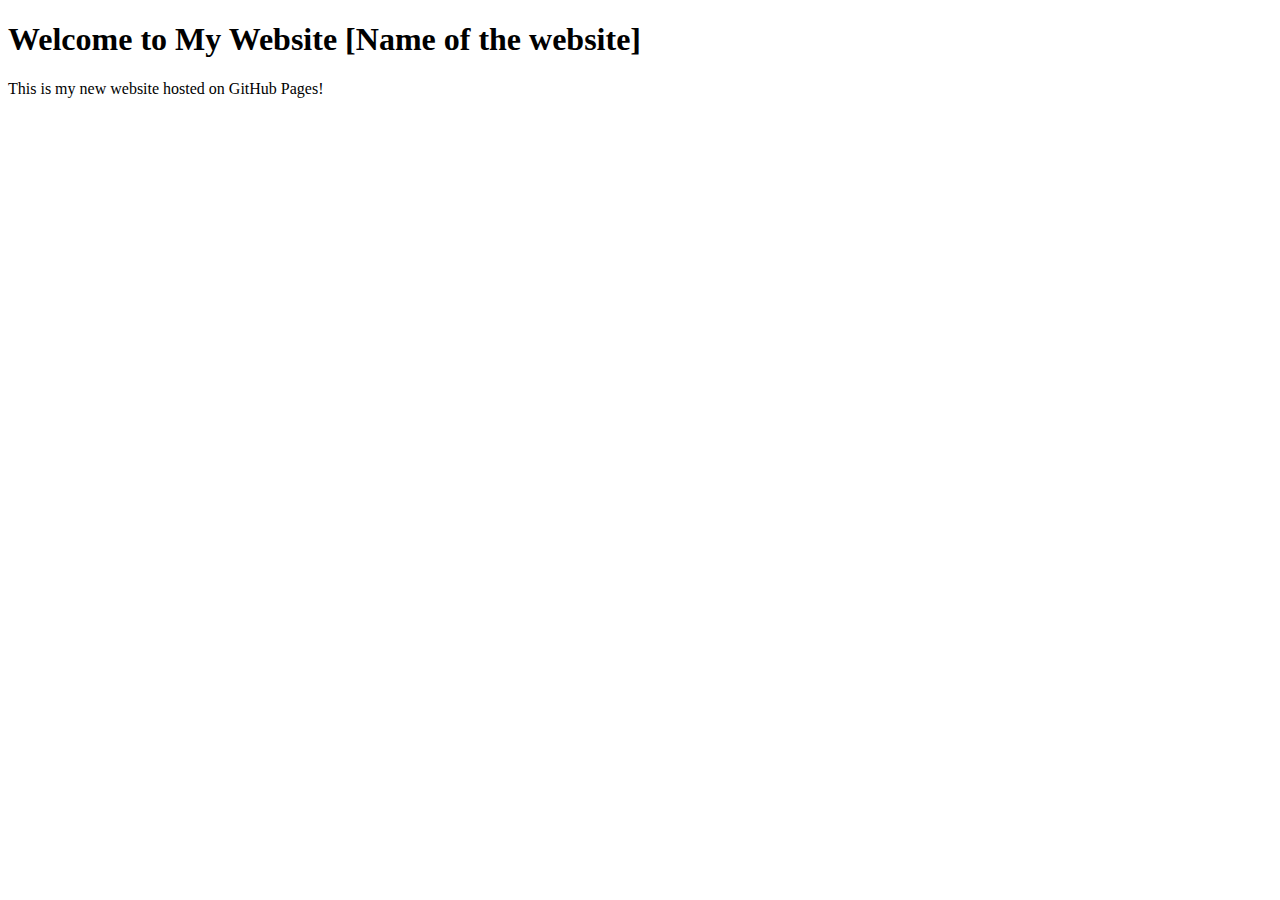
==== index.html @ 5476dd66 "index.html commit" ====
<!DOCTYPE HTML>

<html lang=”en”>

  <head>

    <meta charset=”UTF-8″>

    <meta name=”viewport” content=”width=device-width, initial-scale=1.0″>

    <meta http-equiv=”X-UA-Compatible” content=”ie=edge”>

    <title>My Website [Name of the website]</title>

  </head>

  <body>

    <main>

        <h1>Welcome to My Website [Name of the website]</h1>  

        <p>This is my new website hosted on GitHub Pages!</p>

    </main>

  </body>

</html>
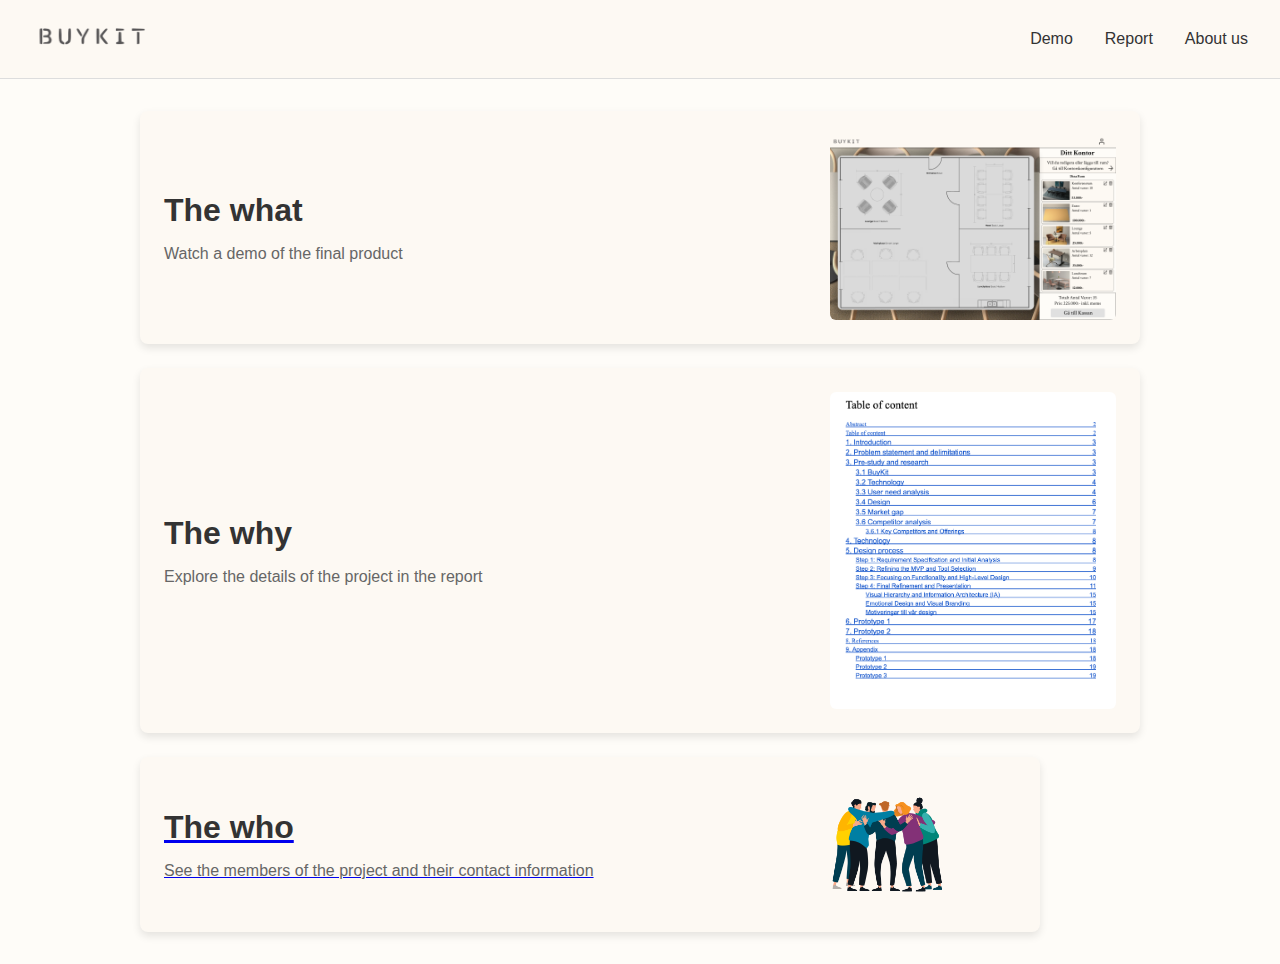
==== commit b4ae7b73: "first test" ====
--- a/index.html
+++ b/index.html
@@ -1,29 +1,50 @@
-<!DOCTYPE HTML>
+<!DOCTYPE html>
+<html lang="sv">
+<head>
+    <meta charset="UTF-8">
+    <meta name="viewport" content="width=device-width, initial-scale=1.0">
+    <title>BuyKit</title>
+    <link rel="stylesheet" href="style.css">
+</head>
+<body>
+    <nav class="navbar">
+        <div class="logo">
+            <img src="buykit.png" alt="BuyKit Logo" class="logo-image">
+        </div>
+        <ul class="nav-links">
+            <li><a href="#">Demo</a></li>
+            <li><a href="#">Report</a></li>
+            <li><a href="#">About us</a></li>
+        </ul>
+    </nav>
 
-<html lang=”en”>
-
-  <head>
-
-    <meta charset=”UTF-8″>
-
-    <meta name=”viewport” content=”width=device-width, initial-scale=1.0″>
-
-    <meta http-equiv=”X-UA-Compatible” content=”ie=edge”>
-
-    <title>My Website [Name of the website]</title>
-
-  </head>
-
-  <body>
-
-    <main>
-
-        <h1>Welcome to My Website [Name of the website]</h1>  
-
-        <p>This is my new website hosted on GitHub Pages!</p>
-
+    <!-- Main Content -->
+    <main class="content">
+        <section class="card">
+            <div class="card-text">
+                <h2>The what</h2>
+                <p>Watch a demo of the final product</p>
+            </div>
+            <img src="generatorn.png" alt="Demo Image" class="card-image">
+        </section>
+        <section class="card">
+            <div class="card-text">
+                <h2>The why</h2>
+                <p>Explore the details of the project in the report</p>
+            </div>
+            <img src="report.png" alt="Report Image" class="card-image">
+        </section>
+        
+        <!-- "The who" Card with Link -->
+        <a href="team.html" class="card-link">
+            <section class="card">
+                <div class="card-text">
+                    <h2>The who</h2>
+                    <p>See the members of the project and their contact information</p>
+                </div>
+                <img src="team.png" alt="Team Image" class="card-image">
+            </section>
+        </a>
     </main>
-
-  </body>
-
-</html>+</body>
+</html>
--- a/style.css
+++ b/style.css
@@ -0,0 +1,116 @@
+/* Reset some default styles */
+* {
+    margin: 0;
+    padding: 0;
+    box-sizing: border-box;
+}
+
+body {
+    font-family: Arial, sans-serif;
+    background-color: #FEFCF8;
+    color: #333;
+}
+
+/* Navbar Styling */
+.navbar {
+    display: flex;
+    justify-content: space-between;
+    align-items: center;
+    padding: 1rem 2rem;
+    background-color: #FDF9F3;
+    border-bottom: 1px solid #ddd;
+}
+
+.logo {
+    font-size: 1.5rem;
+    font-weight: bold;
+    color: #333;
+}
+
+.logo-image {
+    width: 120px;
+    height: auto;
+}
+
+.nav-links {
+    list-style: none;
+    display: flex;
+    gap: 2rem;
+}
+
+.nav-links a {
+    text-decoration: none;
+    color: #333;
+    font-weight: normal;
+}
+
+.user-icon {
+    font-size: 1.5rem;
+    cursor: pointer;
+}
+
+/* Main Content Styling */
+.content {
+    display: flex;
+    flex-direction: column;
+    gap: 1.5rem;
+    padding: 2rem;
+    align-items: center;
+    width: 100%;
+}
+
+.card {
+    display: flex;
+    flex-direction: row;
+    align-items: center;
+    width: 90%;
+    max-width: 1000px; /* Limit max width on larger screens */
+    background-color: #FDF9F3;
+    border-radius: 8px;
+    box-shadow: 0 4px 8px rgba(0, 0, 0, 0.1);
+    overflow: hidden;
+    padding: 1.5rem;
+    gap: 1.5rem;
+    text-align: left;
+}
+
+.card-text {
+    flex: 1;
+    display: flex;
+    flex-direction: column;
+    gap: 0.5rem;
+}
+
+.card h2 {
+    font-size: 2rem;
+    color: #333;
+    margin-bottom: 0.5rem;
+    font-weight: bold;
+}
+
+.card p {
+    font-size: 1rem;
+    color: #666;
+}
+
+/* Card Image Styling */
+.card-image {
+    flex: 0 0 30%; /* Set image to take 30% of the card's width */
+    max-width: 30%;
+    object-fit: cover;
+    border-radius: 6px;
+    height: 100%;
+}
+
+@media (max-width: 768px) {
+    /* Stack content vertically on smaller screens */
+    .card {
+        flex-direction: column;
+        text-align: center;
+    }
+    
+    .card-image {
+        max-width: 100%;
+        width: 100%;
+    }
+}
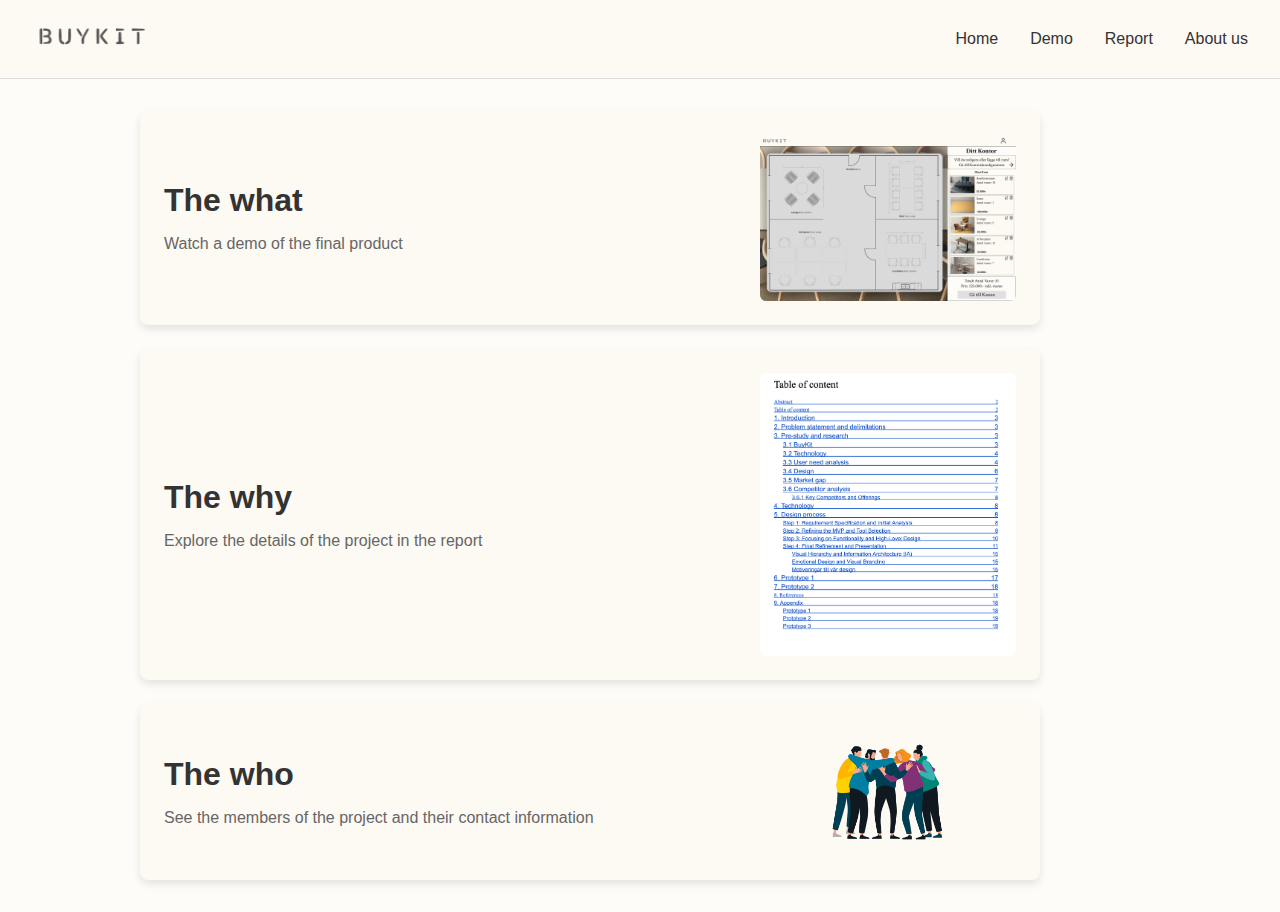
==== commit 77ec4c9c: "first draft" ====
--- a/index.html
+++ b/index.html
@@ -12,28 +12,33 @@
             <img src="buykit.png" alt="BuyKit Logo" class="logo-image">
         </div>
         <ul class="nav-links">
-            <li><a href="#">Demo</a></li>
-            <li><a href="#">Report</a></li>
-            <li><a href="#">About us</a></li>
+            <li><a href="index.html">Home</a></li>
+            <li><a href="demo.html">Demo</a></li>
+            <li><a href="report.html">Report</a></li>
+            <li><a href="team.html">About us</a></li>
         </ul>
     </nav>
 
     <!-- Main Content -->
     <main class="content">
-        <section class="card">
-            <div class="card-text">
-                <h2>The what</h2>
-                <p>Watch a demo of the final product</p>
-            </div>
-            <img src="generatorn.png" alt="Demo Image" class="card-image">
-        </section>
-        <section class="card">
-            <div class="card-text">
-                <h2>The why</h2>
-                <p>Explore the details of the project in the report</p>
-            </div>
-            <img src="report.png" alt="Report Image" class="card-image">
-        </section>
+        <a href="demo.html" class="card-link">
+            <section class="card">
+                <div class="card-text">
+                    <h2>The what</h2>
+                    <p>Watch a demo of the final product</p>
+                </div>
+                <img src="generatorn.png" alt="Demo Image" class="card-image">
+            </section>
+        </a>
+        <a href="report.html" class="card-link">
+            <section class="card">
+                <div class="card-text">
+                    <h2>The why</h2>
+                    <p>Explore the details of the project in the report</p>
+                </div>
+                <img src="report.png" alt="Report Image" class="card-image">
+            </section>
+        </a>
         
         <!-- "The who" Card with Link -->
         <a href="team.html" class="card-link">
--- a/style.css
+++ b/style.css
@@ -101,6 +101,17 @@
     border-radius: 6px;
     height: 100%;
 }
+/* Remove underline and inherit color for clickable cards */
+.card-link {
+    text-decoration: none; /* Remove underline */
+    color: inherit; /* Inherit the card’s color */
+    display: block; /* Make the entire section clickable */
+}
+
+.card-link .card {
+    cursor: pointer; /* Show pointer on hover to indicate it's clickable */
+}
+
 
 @media (max-width: 768px) {
     /* Stack content vertically on smaller screens */
@@ -114,3 +125,72 @@
         width: 100%;
     }
 }
+
+/* PDF Card Styling */
+.pdf-card {
+    width: 90%;
+    max-width: 800px;
+    margin: 0 auto;
+}
+
+.pdf-container {
+    margin-top: 1rem;
+    border-radius: 8px;
+    overflow: hidden;
+    box-shadow: 0 4px 8px rgba(0, 0, 0, 0.1);
+    height: 600px; /* Adjust height to control the viewable area */
+}
+
+
+/* Team container Styling */
+.team-container {
+    text-align: center;
+    padding: 2rem;
+}
+
+.team-container h1 {
+    font-size: 2.5rem;
+    color: #333; /* Dark text color for the title */
+    margin-bottom: 2rem;
+}
+
+/* Team Grid */
+.team-grid {
+    display: grid;
+    grid-template-columns: repeat(auto-fit, minmax(250px, 1fr));
+    gap: 2rem;
+    justify-items: center;
+    align-items: center;
+}
+
+/* Team Card */
+.team-card {
+    background-color: #f8f6f4; /* Soft card background color from previous styling */
+    border-radius: 12px;
+    box-shadow: 0 4px 8px rgba(0, 0, 0, 0.1);
+    padding: 1.5rem;
+    text-align: center;
+    width: 100%;
+    max-width: 250px;
+}
+
+.team-image {
+    width: 100px;
+    height: 100px;
+    border-radius: 50%;
+    border: 3px solid #595959; /* border color */
+    margin-bottom: 1rem;
+    object-fit: cover;
+}
+
+.team-card h2 {
+    font-size: 1.2rem;
+    color: #333; /* color for names */
+    margin-bottom: 0.5rem;
+    font-weight: bold;
+}
+
+.team-card p {
+    font-size: 1rem;
+    color: #666; /* Light gray text color for roles */
+}
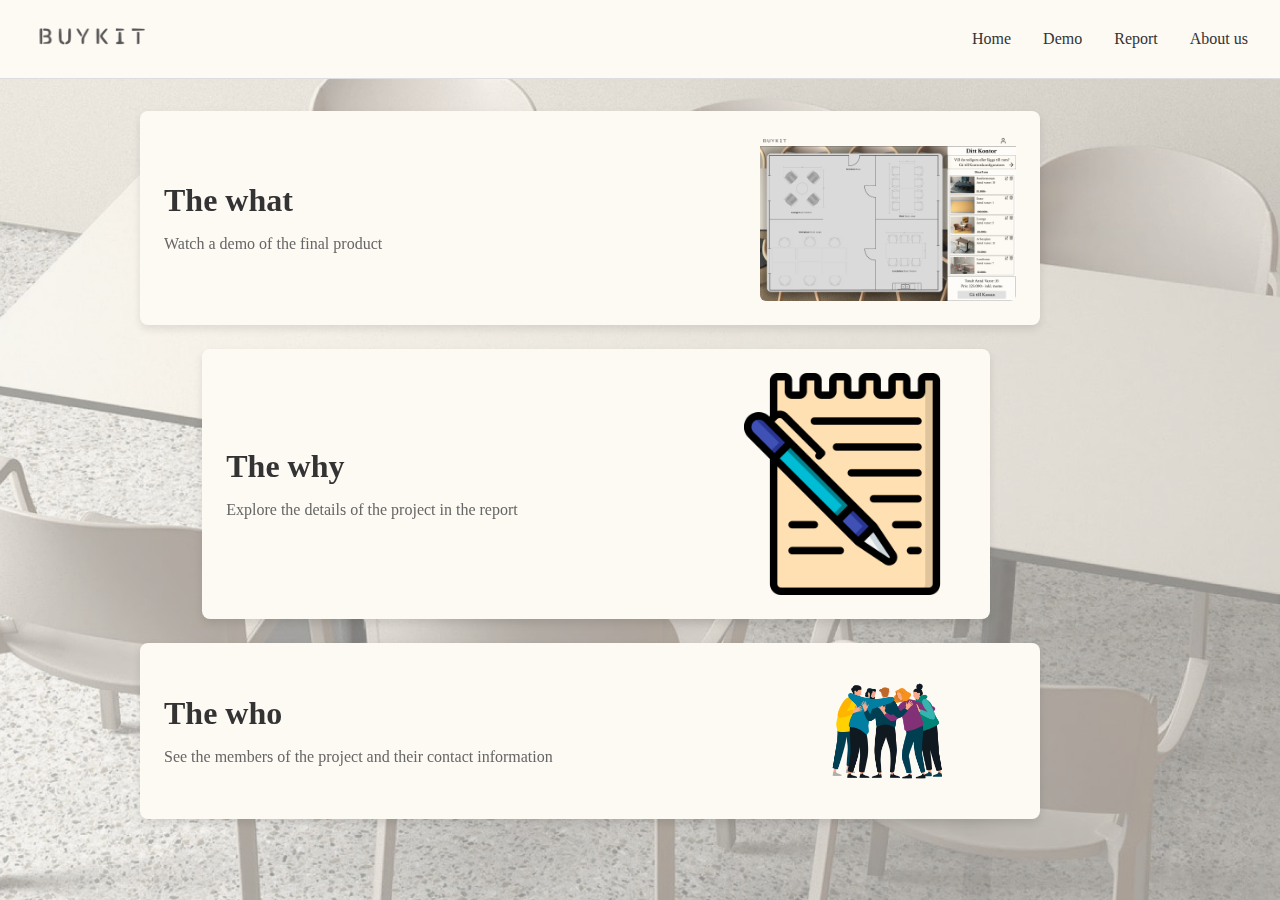
==== commit 7cead8e3: "second draft" ====
--- a/index.html
+++ b/index.html
@@ -6,10 +6,16 @@
     <title>BuyKit</title>
     <link rel="stylesheet" href="style.css">
 </head>
-<body>
+<body class="home-page">
+    <!-- Overlay -->
+    <div class="background-overlay"></div>
+
+    <!-- Navbar -->
     <nav class="navbar">
         <div class="logo">
-            <img src="buykit.png" alt="BuyKit Logo" class="logo-image">
+            <a href="index.html">
+                <img src="buykit.png" alt="BuyKit Logo" class="logo-image">
+            </a>
         </div>
         <ul class="nav-links">
             <li><a href="index.html">Home</a></li>
@@ -36,7 +42,7 @@
                     <h2>The why</h2>
                     <p>Explore the details of the project in the report</p>
                 </div>
-                <img src="report.png" alt="Report Image" class="card-image">
+                <img src="test.png" alt="Report Image" class="card-image">
             </section>
         </a>
         
--- a/style.css
+++ b/style.css
@@ -6,9 +6,53 @@
 }
 
 body {
-    font-family: Arial, sans-serif;
-    background-color: #FEFCF8;
-    color: #333;
+    font-family: Crimson Text;
+    color: #333;
+    position: relative;
+    overflow-x: hidden;
+}
+/* Overlay to darken background image */
+.background-overlay {
+    position: fixed;
+    top: 0;
+    left: 0;
+    width: 100vw;
+    height: 100vh;
+    background-color: rgba(0, 0, 0, 0); /* Semi-transparent black overlay */
+    z-index: -1; /* Place behind all other content */
+}
+
+/* Specific background images for each page */
+.home-page {
+    background-image: url('homephoto.png'); /* Replace with your home page background */
+    background-size: cover;
+    background-position: center;
+    background-attachment: fixed;
+    background-color: #FEFCF8; /* Fallback color */
+}
+
+.demo-page {
+    background-image: url('demophoto.png'); /* Replace with your demo page background */
+    background-size: cover;
+    background-position: center;
+    background-attachment: fixed;
+    background-color: #FEFCF8; /* Fallback color */
+}
+
+.report-page {
+    background-image: url('reportphoto.png'); /* Replace with your report page background */
+    background-size: cover;
+    background-position: center;
+    background-attachment: fixed;
+    background-color: #FEFCF8; /* Fallback color */
+}
+
+.team-page {
+    background-image: url('teamphoto.png'); /* Replace with your team page background */
+    background-size: cover;
+    background-position: center;
+    background-attachment: fixed;
+    background-color: #FEFCF8; /* Fallback color */
 }
 
 /* Navbar Styling */
@@ -57,6 +101,7 @@
     padding: 2rem;
     align-items: center;
     width: 100%;
+    z-index: 1; /* Ensure content appears above the overlay */
 }
 
 .card {
@@ -64,7 +109,7 @@
     flex-direction: row;
     align-items: center;
     width: 90%;
-    max-width: 1000px; /* Limit max width on larger screens */
+    max-width: 1000px;
     background-color: #FDF9F3;
     border-radius: 8px;
     box-shadow: 0 4px 8px rgba(0, 0, 0, 0.1);
@@ -146,6 +191,7 @@
 .team-container {
     text-align: center;
     padding: 2rem;
+    margin-top: 11rem; /* Adjust this value to move the team section lower */
 }
 
 .team-container h1 {
@@ -165,9 +211,9 @@
 
 /* Team Card */
 .team-card {
-    background-color: #f8f6f4; /* Soft card background color from previous styling */
+    background-color: #FEFCF8; /* Soft card background color from previous styling */
     border-radius: 12px;
-    box-shadow: 0 4px 8px rgba(0, 0, 0, 0.1);
+    box-shadow: 0 4px 8px rgba(0, 0, 0, 0);
     padding: 1.5rem;
     text-align: center;
     width: 100%;
@@ -194,3 +240,15 @@
     font-size: 1rem;
     color: #666; /* Light gray text color for roles */
 }
+
+.video-container {
+    position: relative;
+    width: 100vw;
+    height: 90vh;
+    overflow: hidden;
+}
+
+.video-container iframe {
+    width: 100%;
+    height: 100%;
+}
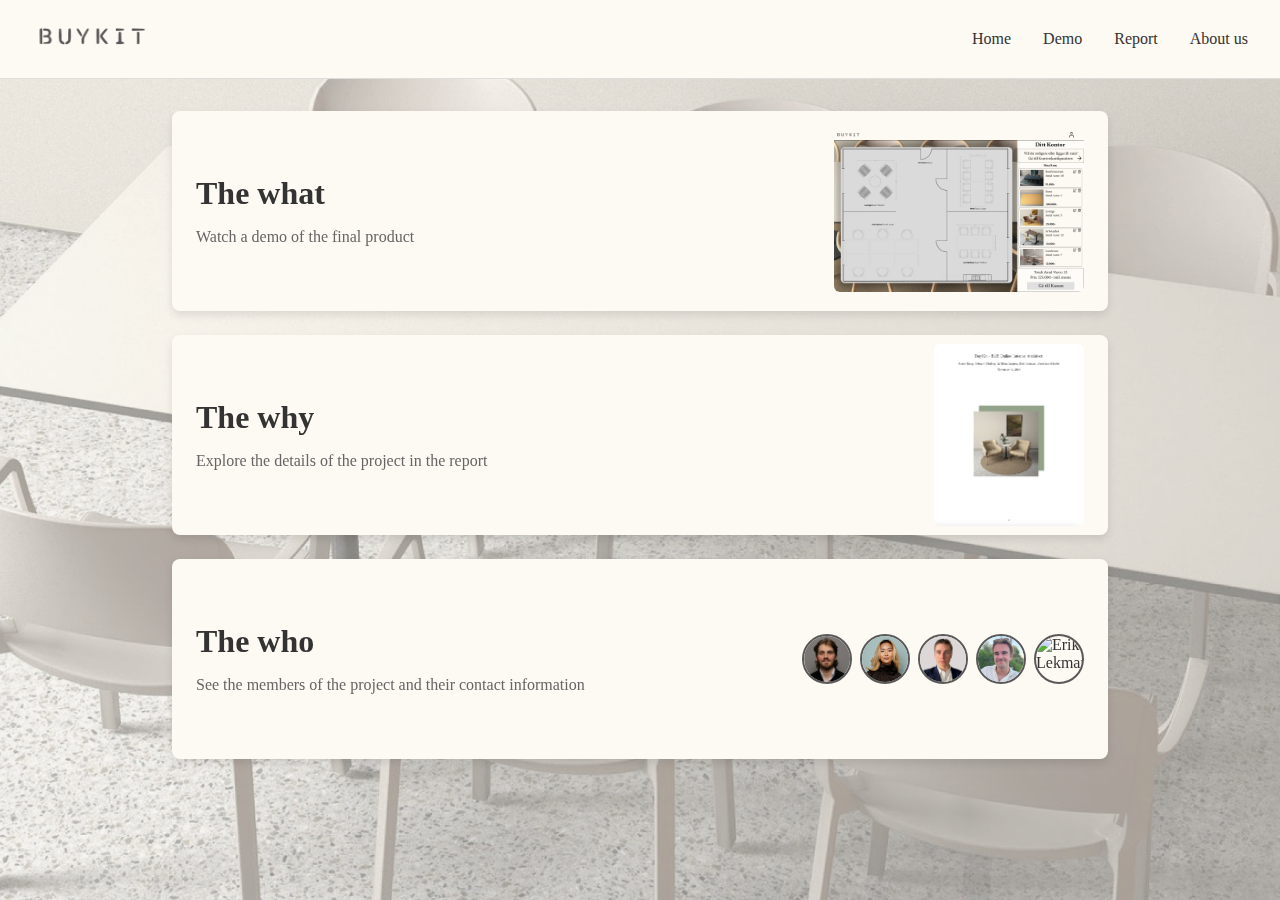
==== commit 5b974aff: "Almost done" ====
--- a/index.html
+++ b/index.html
@@ -33,19 +33,20 @@
                     <h2>The what</h2>
                     <p>Watch a demo of the final product</p>
                 </div>
-                <img src="generatorn.png" alt="Demo Image" class="card-image">
+                <img src="generatorn.png" alt="Demo Image" style="width: 250px; height: auto; border-radius: 6px;">
             </section>
         </a>
+        
         <a href="report.html" class="card-link">
             <section class="card">
                 <div class="card-text">
                     <h2>The why</h2>
                     <p>Explore the details of the project in the report</p>
                 </div>
-                <img src="test.png" alt="Report Image" class="card-image">
+                <img src="report.png" alt="Report Image" class="card-image">
             </section>
         </a>
-        
+
         <!-- "The who" Card with Link -->
         <a href="team.html" class="card-link">
             <section class="card">
@@ -53,9 +54,17 @@
                     <h2>The who</h2>
                     <p>See the members of the project and their contact information</p>
                 </div>
-                <img src="team.png" alt="Team Image" class="card-image">
+                <!-- Team Images Container -->
+                <div class="team-images">
+                    <img src="jonathan.png" alt="Jonathan Schiött" class="mini-team-image">
+                    <img src="annie.png" alt="Annie Dang" class="mini-team-image">
+                    <img src="edward.png" alt="Edward Ehrling" class="mini-team-image">
+                    <img src="william.png" alt="William Ivegren" class="mini-team-image">
+                    <img src="erik.png" alt="Erik Lekman" class="mini-team-image">
+                </div>
             </section>
         </a>
+
     </main>
 </body>
 </html>
--- a/style.css
+++ b/style.css
@@ -96,27 +96,32 @@
 /* Main Content Styling */
 .content {
     display: flex;
-    flex-direction: column;
-    gap: 1.5rem;
+    flex-direction: column; /* Arrange items in a single column */
+    gap: 1.5rem; /* Space between each card */
     padding: 2rem;
-    align-items: center;
-    width: 100%;
+    width: 100%;
+    max-width: 1000px; /* Restrict the maximum width of the content area */
+    margin: 0 auto; /* Center the container */
     z-index: 1; /* Ensure content appears above the overlay */
 }
 
 .card {
-    display: flex;
-    flex-direction: row;
-    align-items: center;
-    width: 90%;
-    max-width: 1000px;
+    width: 100%;
     background-color: #FDF9F3;
     border-radius: 8px;
     box-shadow: 0 4px 8px rgba(0, 0, 0, 0.1);
     overflow: hidden;
     padding: 1.5rem;
+    display: flex;
+    flex-direction: row;
+    align-items: center;
     gap: 1.5rem;
     text-align: left;
+}
+
+/* Custom Height for Each Card */
+.card:nth-child(1) {
+    height: 200px; /* Set custom height for the first card */
 }
 
 .card-text {
@@ -140,12 +145,13 @@
 
 /* Card Image Styling */
 .card-image {
-    flex: 0 0 30%; /* Set image to take 30% of the card's width */
-    max-width: 30%;
+    flex: 0 0 150px; /* Fixed width for images within cards */
+    max-width: 150px;
     object-fit: cover;
     border-radius: 6px;
-    height: 100%;
-}
+    height: auto;
+}
+
 /* Remove underline and inherit color for clickable cards */
 .card-link {
     text-decoration: none; /* Remove underline */
@@ -158,32 +164,41 @@
 }
 
 
-@media (max-width: 768px) {
-    /* Stack content vertically on smaller screens */
-    .card {
-        flex-direction: column;
-        text-align: center;
+@media (min-width: 768px) {
+    .content {
+        grid-template-columns: 1fr 1fr; /* Two columns on larger screens */
     }
-    
-    .card-image {
-        max-width: 100%;
-        width: 100%;
+}
+@media (min-width: 1024px) {
+    .content {
+        grid-template-columns: 1fr 1fr 1fr; /* Three columns on even larger screens */
     }
 }
 
 /* PDF Card Styling */
 .pdf-card {
-    width: 90%;
-    max-width: 800px;
-    margin: 0 auto;
+    width: 100%;
+    max-width: 1200px;
+    margin: 0 auto; /* Centers the pdf card itself */
+    display: flex;
+    justify-content: center; /* Centers content inside the card */
 }
 
 .pdf-container {
-    margin-top: 1rem;
     border-radius: 8px;
     overflow: hidden;
     box-shadow: 0 4px 8px rgba(0, 0, 0, 0.1);
-    height: 600px; /* Adjust height to control the viewable area */
+    width: 100%; /* Make the container take up the full width of pdf-card */
+    max-width: 800px; /* Limit the width of the PDF */
+    display: flex;
+    justify-content: center; /* Center the iframe within the container */
+}
+
+/* Centered PDF iframe */
+.pdf-container iframe {
+    width: 100%; /* Ensure the iframe fills the pdf-container */
+    height: 800px; /* Adjust height as needed */
+    border: none; /* Remove border for a cleaner look */
 }
 
 
@@ -241,6 +256,20 @@
     color: #666; /* Light gray text color for roles */
 }
 
+/* Styling for the team images within "The who" card */
+.team-images {
+    display: flex;
+    gap: 0.5rem;
+}
+
+.mini-team-image {
+    width: 50px;
+    height: 50px;
+    border-radius: 50%;
+    border: 2px solid #595959;
+    object-fit: cover;
+}
+
 .video-container {
     position: relative;
     width: 100vw;
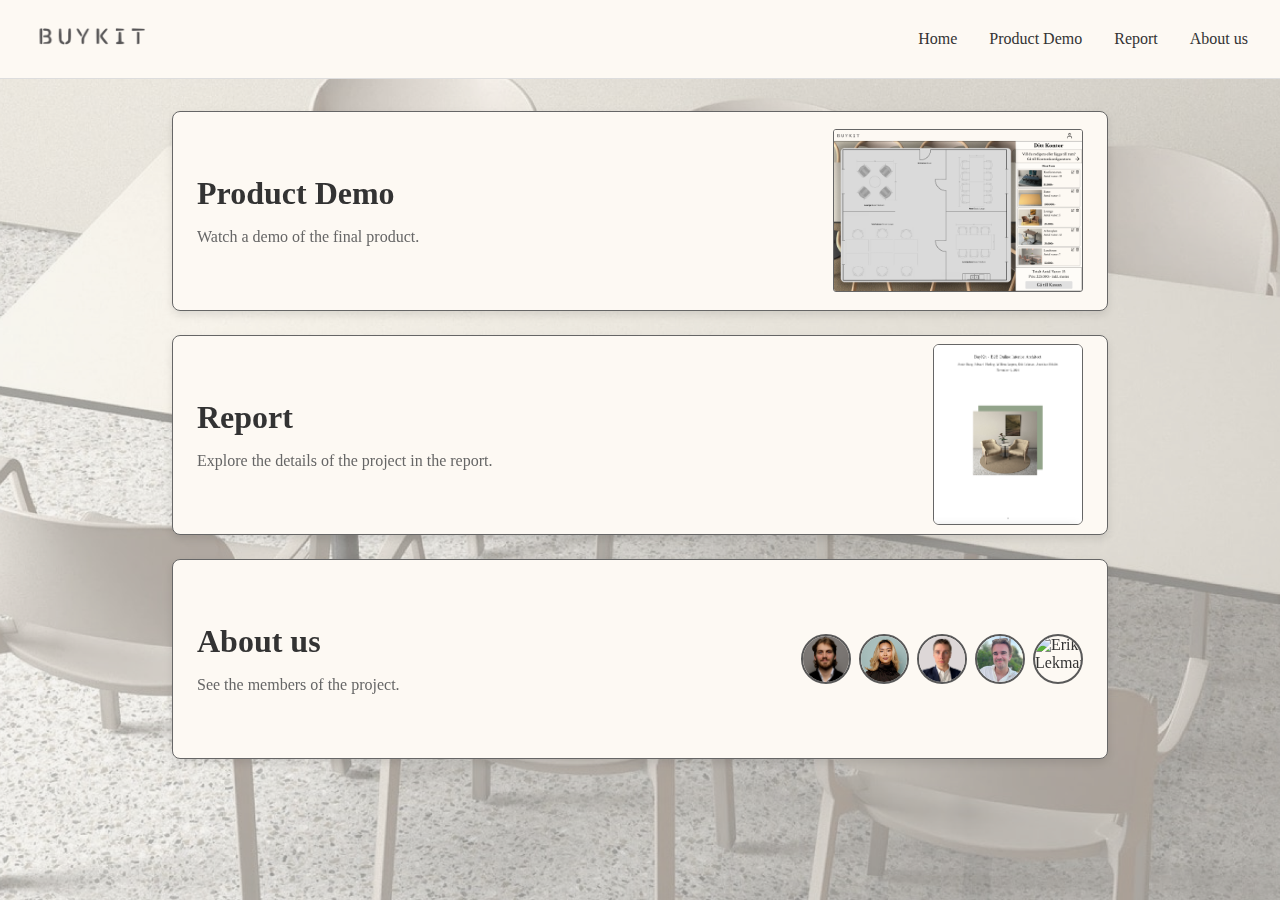
==== commit 4ab8a021: "final" ====
--- a/index.html
+++ b/index.html
@@ -19,7 +19,7 @@
         </div>
         <ul class="nav-links">
             <li><a href="index.html">Home</a></li>
-            <li><a href="demo.html">Demo</a></li>
+            <li><a href="demo.html">Product Demo</a></li>
             <li><a href="report.html">Report</a></li>
             <li><a href="team.html">About us</a></li>
         </ul>
@@ -30,18 +30,18 @@
         <a href="demo.html" class="card-link">
             <section class="card">
                 <div class="card-text">
-                    <h2>The what</h2>
-                    <p>Watch a demo of the final product</p>
+                    <h2>Product Demo</h2>
+                    <p>Watch a demo of the final product.</p>
                 </div>
-                <img src="generatorn.png" alt="Demo Image" style="width: 250px; height: auto; border-radius: 6px;">
+                <img src="generatorn.png" alt="Demo Image" style="width: 250px; height: auto; border-radius: 3px; border: 1px solid #666;">
             </section>
         </a>
         
         <a href="report.html" class="card-link">
             <section class="card">
                 <div class="card-text">
-                    <h2>The why</h2>
-                    <p>Explore the details of the project in the report</p>
+                    <h2>Report</h2>
+                    <p>Explore the details of the project in the report.</p>
                 </div>
                 <img src="report.png" alt="Report Image" class="card-image">
             </section>
@@ -51,8 +51,8 @@
         <a href="team.html" class="card-link">
             <section class="card">
                 <div class="card-text">
-                    <h2>The who</h2>
-                    <p>See the members of the project and their contact information</p>
+                    <h2>About us</h2>
+                    <p>See the members of the project.</p>
                 </div>
                 <!-- Team Images Container -->
                 <div class="team-images">
--- a/style.css
+++ b/style.css
@@ -108,6 +108,7 @@
 .card {
     width: 100%;
     background-color: #FDF9F3;
+    border: 1px solid #666;
     border-radius: 8px;
     box-shadow: 0 4px 8px rgba(0, 0, 0, 0.1);
     overflow: hidden;
@@ -147,6 +148,7 @@
 .card-image {
     flex: 0 0 150px; /* Fixed width for images within cards */
     max-width: 150px;
+    border: 1px solid #666;
     object-fit: cover;
     border-radius: 6px;
     height: auto;
@@ -227,6 +229,7 @@
 /* Team Card */
 .team-card {
     background-color: #FEFCF8; /* Soft card background color from previous styling */
+    border: 1px solid #666;
     border-radius: 12px;
     box-shadow: 0 4px 8px rgba(0, 0, 0, 0);
     padding: 1.5rem;
